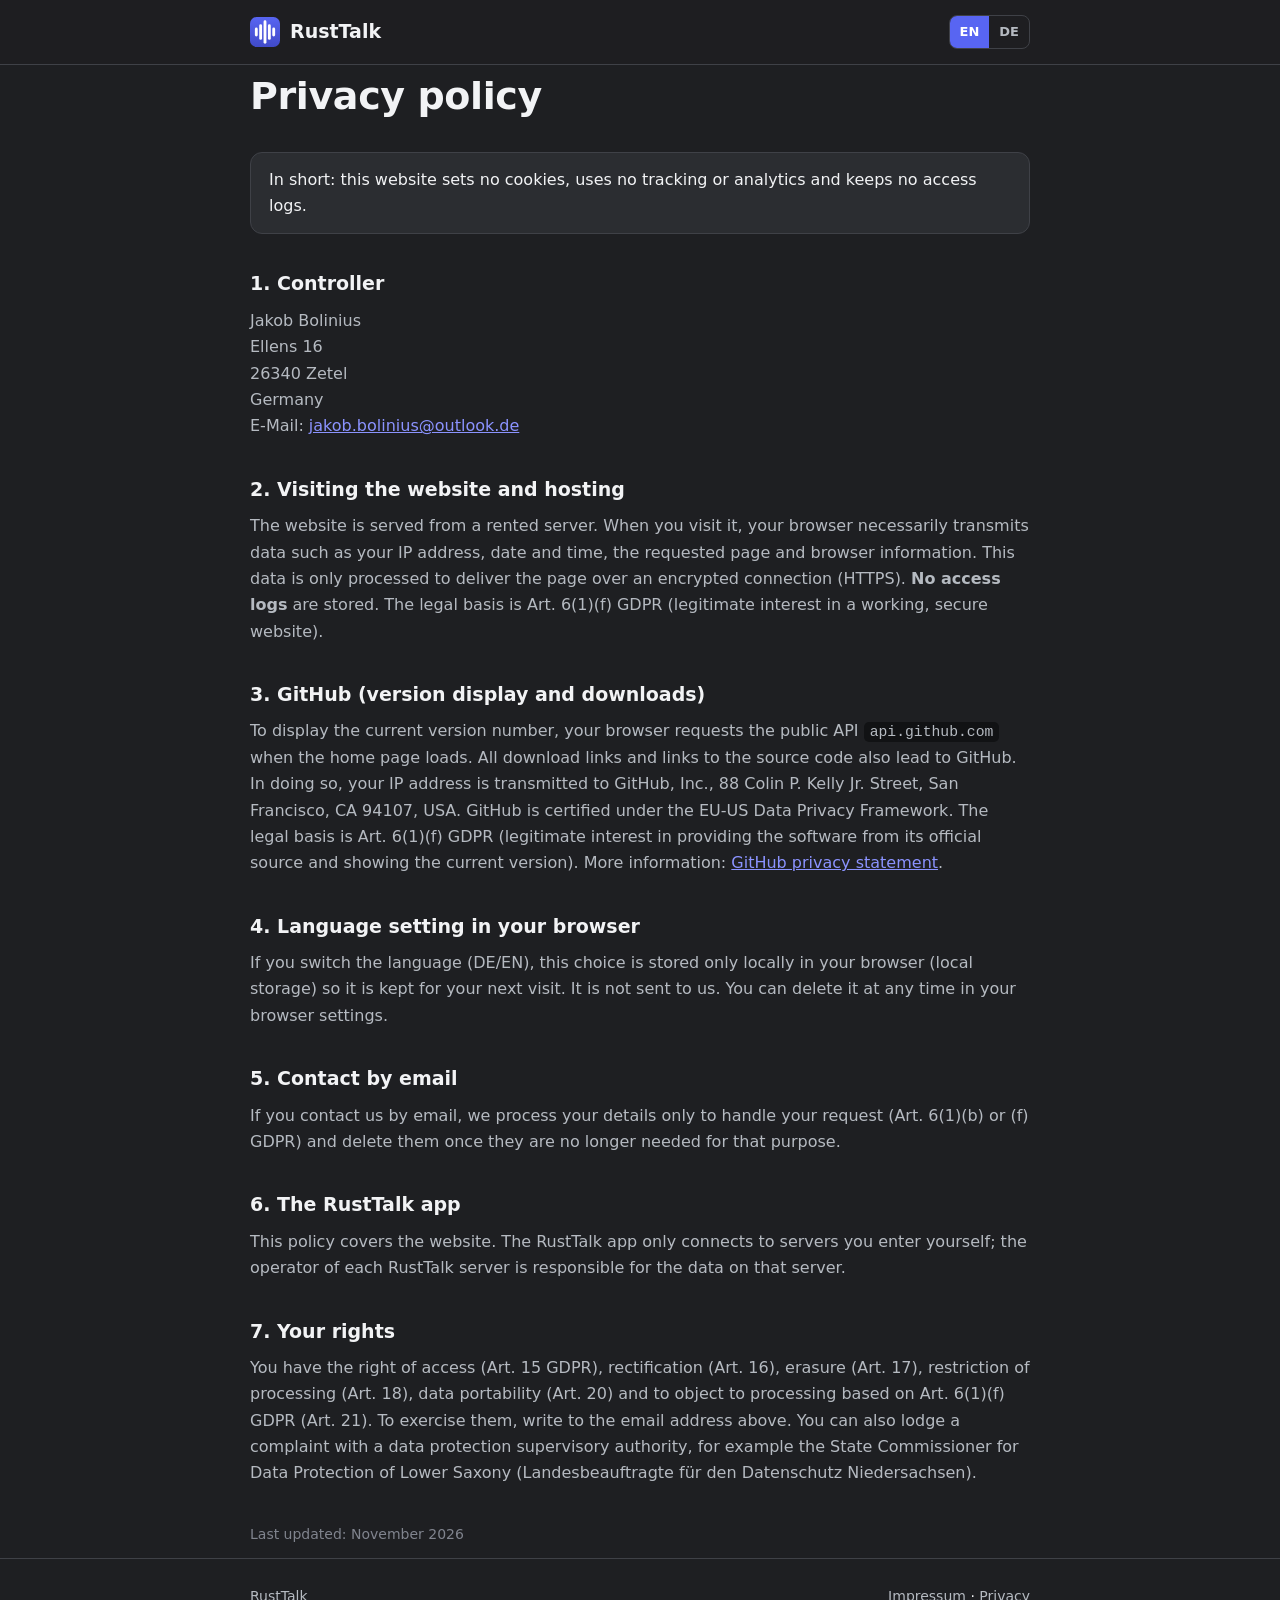
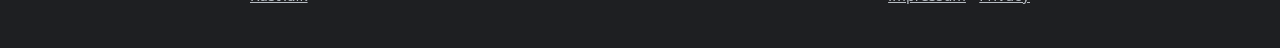
==== website/datenschutz.html @ e8447445 "Add project website (rusttalk.com) in website/ Static EN/DE site with features, screenshots, GitHub " ====
<!doctype html>
<html lang="de">
<head>
<meta charset="utf-8">
<meta name="viewport" content="width=device-width, initial-scale=1">
<title>Datenschutz – RustTalk</title>
<meta name="robots" content="noindex">
<link rel="icon" href="favicon.svg" type="image/svg+xml">
<link rel="apple-touch-icon" href="img/apple-touch-icon.png">
<link rel="stylesheet" href="legal.css">
</head>
<body>
<nav><div class="wrap">
  <a class="brand" href="./"><img src="favicon.svg" alt="" width="30" height="30">RustTalk</a>
  <div class="lang" role="group" aria-label="Language"><button type="button" data-set="en">EN</button><button type="button" data-set="de">DE</button></div>
</div></nav>

<main class="wrap">
  <h1 data-l="de">Datenschutzerklärung</h1>
  <h1 data-l="en">Privacy policy</h1>
  <p class="note" data-l="de">Kurz gesagt: Diese Website setzt keine Cookies, nutzt kein Tracking und keine Analyse-Tools und speichert keine Zugriffsprotokolle.</p>
  <p class="note" data-l="en">In short: this website sets no cookies, uses no tracking or analytics and keeps no access logs.</p>

  <h2 data-l="de">1. Verantwortlicher</h2>
  <h2 data-l="en">1. Controller</h2>
  <p>Jakob Bolinius<br>Ellens 16<br>26340 Zetel<br><span data-l="de">Deutschland</span><span data-l="en">Germany</span><br>E-Mail: <a href="mailto:jakob.bolinius@outlook.de">jakob.bolinius@outlook.de</a></p>

  <h2 data-l="de">2. Aufruf der Website und Hosting</h2>
  <h2 data-l="en">2. Visiting the website and hosting</h2>
  <p data-l="de">Die Website wird auf einem angemieteten Server ausgeliefert. Beim Aufruf überträgt Ihr Browser technisch notwendig Daten wie Ihre IP-Adresse, Datum und Uhrzeit, die aufgerufene Seite und Browser-Informationen. Diese Daten werden nur verarbeitet, um die Seite auszuliefern und über eine verschlüsselte Verbindung (HTTPS) bereitzustellen. Es werden <strong>keine Zugriffsprotokolle</strong> gespeichert. Rechtsgrundlage ist Art. 6 Abs. 1 lit. f DSGVO (berechtigtes Interesse an einer funktionierenden, sicheren Website).</p>
  <p data-l="en">The website is served from a rented server. When you visit it, your browser necessarily transmits data such as your IP address, date and time, the requested page and browser information. This data is only processed to deliver the page over an encrypted connection (HTTPS). <strong>No access logs</strong> are stored. The legal basis is Art. 6(1)(f) GDPR (legitimate interest in a working, secure website).</p>

  <h2 data-l="de">3. GitHub (Versionsanzeige und Downloads)</h2>
  <h2 data-l="en">3. GitHub (version display and downloads)</h2>
  <p data-l="de">Um die aktuelle Versionsnummer anzuzeigen, ruft Ihr Browser beim Laden der Startseite die öffentliche Schnittstelle <code>api.github.com</code> ab. Alle Download-Links und Links zum Quellcode führen ebenfalls zu GitHub. Dabei wird Ihre IP-Adresse an GitHub, Inc., 88 Colin P. Kelly Jr. Street, San Francisco, CA 94107, USA übermittelt. GitHub ist unter dem EU-US Data Privacy Framework zertifiziert. Rechtsgrundlage ist Art. 6 Abs. 1 lit. f DSGVO (berechtigtes Interesse, Software aus der offiziellen Quelle bereitzustellen und die aktuelle Version anzuzeigen). Weitere Informationen: <a href="https://docs.github.com/en/site-policy/privacy-policies/github-general-privacy-statement" rel="noopener">Datenschutzerklärung von GitHub</a>.</p>
  <p data-l="en">To display the current version number, your browser requests the public API <code>api.github.com</code> when the home page loads. All download links and links to the source code also lead to GitHub. In doing so, your IP address is transmitted to GitHub, Inc., 88 Colin P. Kelly Jr. Street, San Francisco, CA 94107, USA. GitHub is certified under the EU-US Data Privacy Framework. The legal basis is Art. 6(1)(f) GDPR (legitimate interest in providing the software from its official source and showing the current version). More information: <a href="https://docs.github.com/en/site-policy/privacy-policies/github-general-privacy-statement" rel="noopener">GitHub privacy statement</a>.</p>

  <h2 data-l="de">4. Spracheinstellung im Browser</h2>
  <h2 data-l="en">4. Language setting in your browser</h2>
  <p data-l="de">Wenn Sie die Sprache (DE/EN) umschalten, wird diese Auswahl nur lokal in Ihrem Browser (Local Storage) gespeichert, damit sie beim nächsten Besuch erhalten bleibt. Sie wird nicht an uns übertragen. Sie können sie jederzeit über die Browsereinstellungen löschen.</p>
  <p data-l="en">If you switch the language (DE/EN), this choice is stored only locally in your browser (local storage) so it is kept for your next visit. It is not sent to us. You can delete it at any time in your browser settings.</p>

  <h2 data-l="de">5. E-Mail-Kontakt</h2>
  <h2 data-l="en">5. Contact by email</h2>
  <p data-l="de">Wenn Sie uns per E-Mail kontaktieren, verarbeiten wir Ihre Angaben nur zur Bearbeitung Ihrer Anfrage (Art. 6 Abs. 1 lit. b bzw. f DSGVO) und löschen sie, sobald sie dafür nicht mehr benötigt werden.</p>
  <p data-l="en">If you contact us by email, we process your details only to handle your request (Art. 6(1)(b) or (f) GDPR) and delete them once they are no longer needed for that purpose.</p>

  <h2 data-l="de">6. Die RustTalk-App</h2>
  <h2 data-l="en">6. The RustTalk app</h2>
  <p data-l="de">Diese Erklärung gilt für die Website. Die RustTalk-App verbindet sich nur mit den Servern, die Sie selbst eintragen; für die Daten auf einem RustTalk-Server ist dessen jeweiliger Betreiber verantwortlich.</p>
  <p data-l="en">This policy covers the website. The RustTalk app only connects to servers you enter yourself; the operator of each RustTalk server is responsible for the data on that server.</p>

  <h2 data-l="de">7. Ihre Rechte</h2>
  <h2 data-l="en">7. Your rights</h2>
  <p data-l="de">Sie haben das Recht auf Auskunft (Art. 15 DSGVO), Berichtigung (Art. 16), Löschung (Art. 17), Einschränkung der Verarbeitung (Art. 18), Datenübertragbarkeit (Art. 20) und Widerspruch gegen Verarbeitungen auf Grundlage von Art. 6 Abs. 1 lit. f DSGVO (Art. 21). Wenden Sie sich dazu an die oben genannte E-Mail-Adresse. Außerdem können Sie sich bei einer Datenschutz-Aufsichtsbehörde beschweren, zum Beispiel bei der Landesbeauftragten für den Datenschutz Niedersachsen.</p>
  <p data-l="en">You have the right of access (Art. 15 GDPR), rectification (Art. 16), erasure (Art. 17), restriction of processing (Art. 18), data portability (Art. 20) and to object to processing based on Art. 6(1)(f) GDPR (Art. 21). To exercise them, write to the email address above. You can also lodge a complaint with a data protection supervisory authority, for example the State Commissioner for Data Protection of Lower Saxony (Landesbeauftragte für den Datenschutz Niedersachsen).</p>

  <p class="small" data-l="de">Stand: November 2026</p>
  <p class="small" data-l="en">Last updated: November 2026</p>
</main>

<footer><div class="wrap">
  <a href="./">RustTalk</a>
  <span><a href="impressum.html">Impressum</a> · <a href="datenschutz.html"><span data-l="de">Datenschutz</span><span data-l="en">Privacy</span></a></span>
</div></footer>
<script src="lang.js"></script>
</body>
</html>
---- website/legal.css ----
:root{--bg:#1e1f22;--bg2:#2b2d31;--line:#3f4147;--text:#f2f3f5;--muted:#b5bac1;--dim:#80848e;--accent:#5865f2}
*{box-sizing:border-box}
body{margin:0;background:var(--bg);color:var(--text);font:16px/1.65 system-ui,-apple-system,"Segoe UI",Roboto,Ubuntu,sans-serif;-webkit-font-smoothing:antialiased}
a{color:#8b93ff}
.wrap{max-width:820px;margin:0 auto;padding:0 20px}
nav{border-bottom:1px solid var(--line);background:rgba(30,31,34,.9)}
nav .wrap{display:flex;align-items:center;justify-content:space-between;height:64px}
.brand{display:flex;align-items:center;gap:10px;font-weight:700;font-size:19px;text-decoration:none;color:var(--text)}
.lang{display:flex;border:1px solid var(--line);border-radius:8px;overflow:hidden}
.lang button{background:none;border:0;color:var(--muted);padding:5px 10px;font:inherit;font-size:13px;font-weight:600;cursor:pointer}
.lang button.on{background:var(--accent);color:#fff}
main{padding:48px 20px 40px}
h1{font-size:clamp(28px,5vw,38px);margin:0 0 24px;letter-spacing:-.01em}
h2{font-size:19px;margin:34px 0 8px}
p{color:var(--muted);margin:0 0 12px}
.note{background:var(--bg2);border:1px solid var(--line);border-radius:12px;padding:14px 18px;color:var(--text)}
.small{font-size:14px;color:var(--dim);margin-top:36px}
code{font-family:ui-monospace,"Cascadia Code",Consolas,monospace;font-size:.92em;background:#111214;padding:2px 6px;border-radius:5px}
footer{border-top:1px solid var(--line);padding:26px 0 40px;font-size:14px}
footer .wrap{display:flex;justify-content:space-between;gap:16px;flex-wrap:wrap}
footer a{color:var(--muted)}
html[lang=en] [data-l=de],html[lang=de] [data-l=en]{display:none!important}
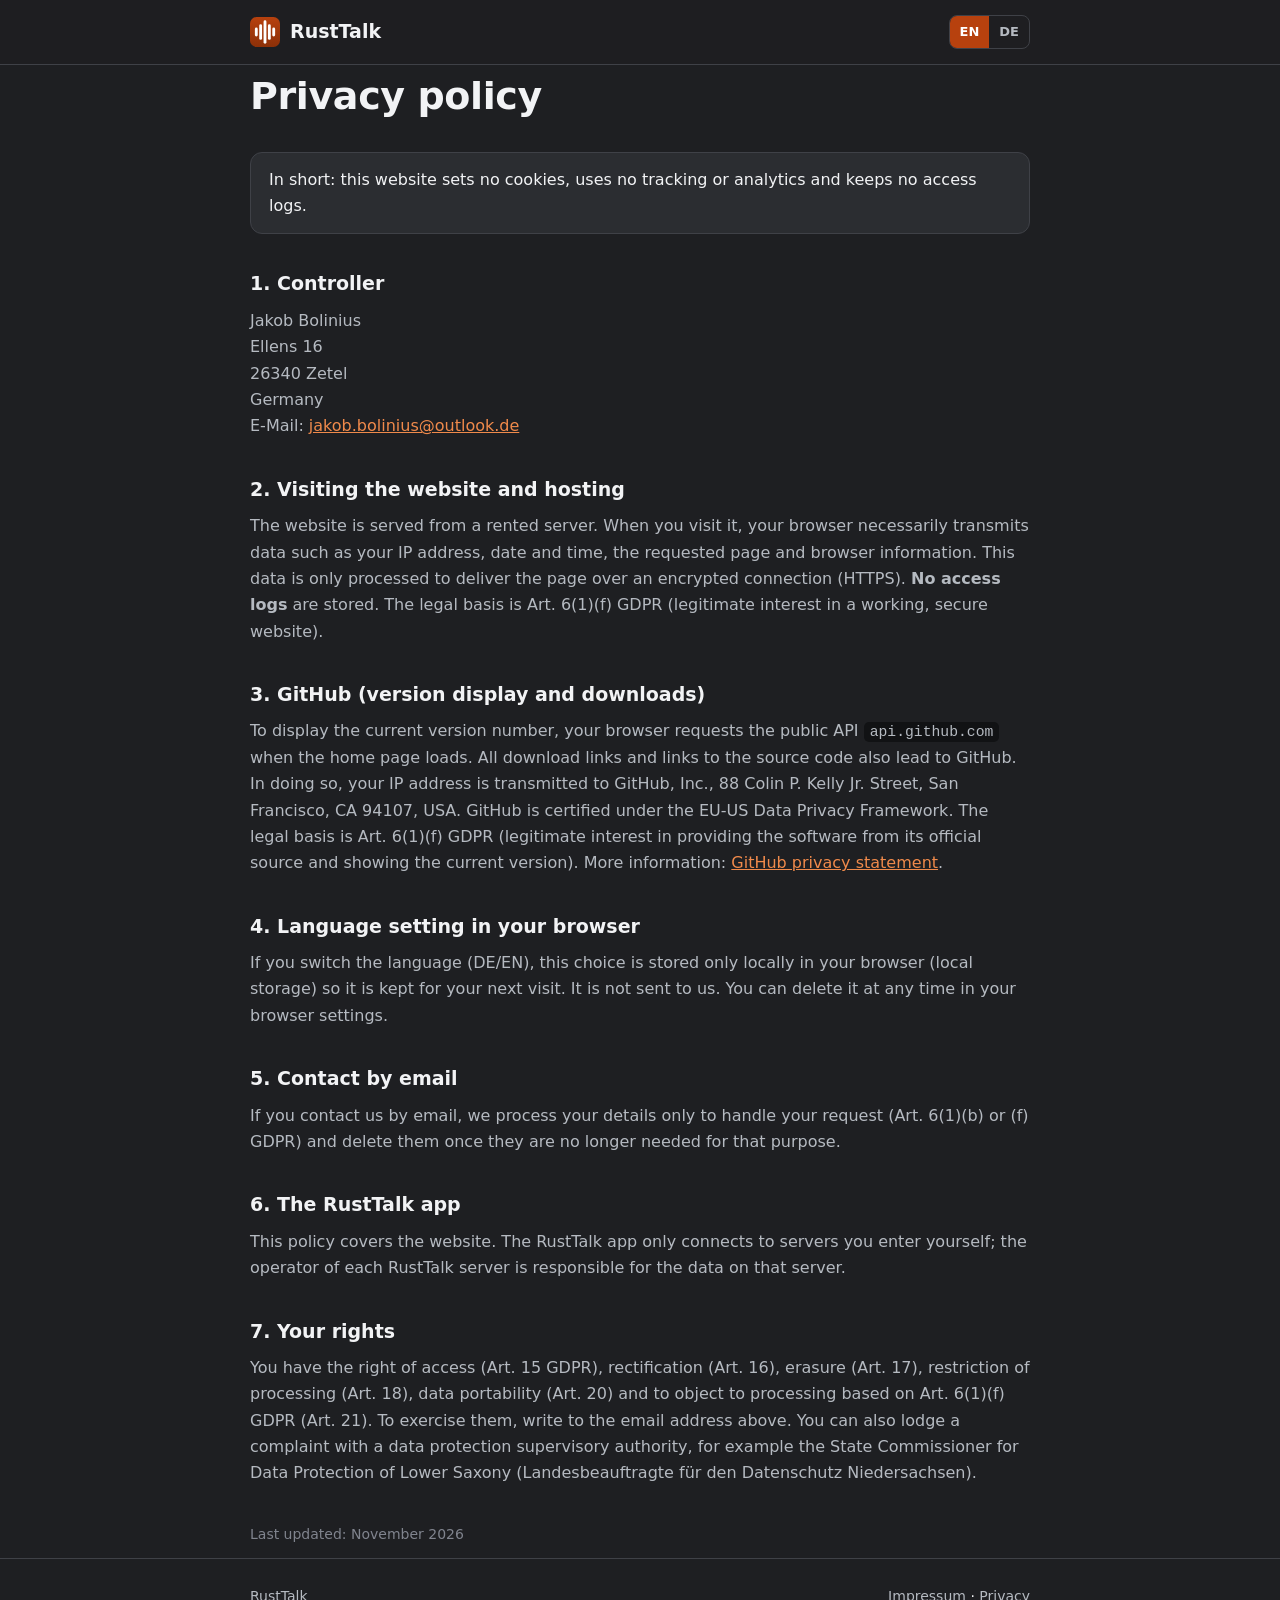
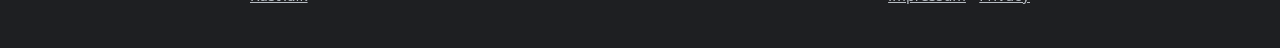
==== commit 3f1a7097: "feat(website): Rust orange instead of Discord blurple (#78) - Accent, buttons, badges, link and head" ====
--- a/website/datenschutz.html
+++ b/website/datenschutz.html
@@ -5,13 +5,13 @@
 <meta name="viewport" content="width=device-width, initial-scale=1">
 <title>Datenschutz – RustTalk</title>
 <meta name="robots" content="noindex">
-<link rel="icon" href="favicon.svg" type="image/svg+xml">
-<link rel="apple-touch-icon" href="img/apple-touch-icon.png">
+<link rel="icon" href="favicon.svg?v=rust" type="image/svg+xml">
+<link rel="apple-touch-icon" href="img/apple-touch-icon.png?v=rust">
 <link rel="stylesheet" href="legal.css">
 </head>
 <body>
 <nav><div class="wrap">
-  <a class="brand" href="./"><img src="favicon.svg" alt="" width="30" height="30">RustTalk</a>
+  <a class="brand" href="./"><img src="favicon.svg?v=rust" alt="" width="30" height="30">RustTalk</a>
   <div class="lang" role="group" aria-label="Language"><button type="button" data-set="en">EN</button><button type="button" data-set="de">DE</button></div>
 </div></nav>
 
--- a/website/legal.css
+++ b/website/legal.css
@@ -1,7 +1,7 @@
-:root{--bg:#1e1f22;--bg2:#2b2d31;--line:#3f4147;--text:#f2f3f5;--muted:#b5bac1;--dim:#80848e;--accent:#5865f2}
+:root{--bg:#1e1f22;--bg2:#2b2d31;--line:#3f4147;--text:#f2f3f5;--muted:#b5bac1;--dim:#80848e;--accent:#b7410e}
 *{box-sizing:border-box}
 body{margin:0;background:var(--bg);color:var(--text);font:16px/1.65 system-ui,-apple-system,"Segoe UI",Roboto,Ubuntu,sans-serif;-webkit-font-smoothing:antialiased}
-a{color:#8b93ff}
+a{color:#f08a4b}
 .wrap{max-width:820px;margin:0 auto;padding:0 20px}
 nav{border-bottom:1px solid var(--line);background:rgba(30,31,34,.9)}
 nav .wrap{display:flex;align-items:center;justify-content:space-between;height:64px}
